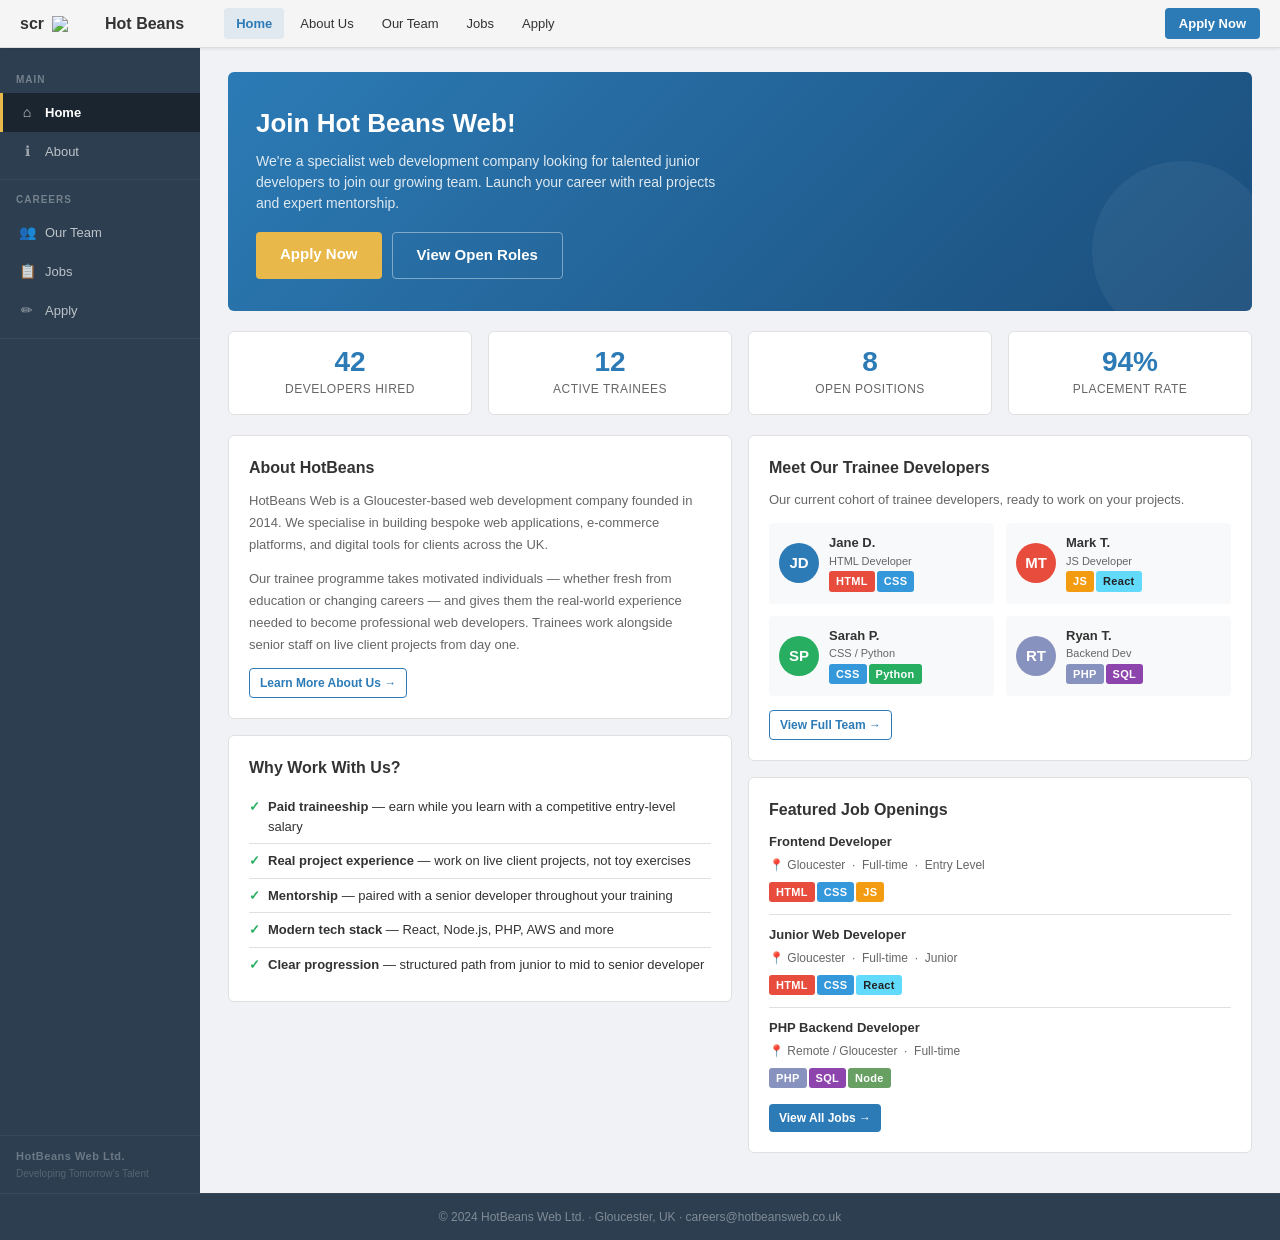
==== index.html @ 0897ee4d "everything" ====
<!DOCTYPE html>
<html lang="en">
<head>
  <meta charset="UTF-8">
  <meta name="viewport" content="width=device-width, initial-scale=1.0">
  <title>HotBeans Web – Home</title>
  <link rel="stylesheet" href="styles.css">
</head>
<body>

<!-- TOP NAV -->
<header class="topnav">
  <a href="index.html" class="logo">
   scr <img src="https://th.bing.com/th/id/OIP.YHjpVh_dgI79iVT2qA23bwHaHa?w=175&h=180&c=7&r=0&o=7&pid=1.7&rm=3" length="45px" width="45">
    Hot Beans
  </a>
  <nav>
    <a href="index.html" data-nav class="active">Home</a>
    <a href="about.html" data-nav>About Us</a>
    <a href="team.html" data-nav>Our Team</a>
    <a href="jobs.html" data-nav>Jobs</a>
    <a href="apply.html" data-nav>Apply</a>
  </nav>
  <a href="apply.html" class="topnav-cta">Apply Now</a>
</header>

<div class="layout">
  <!-- SIDEBAR -->
  <aside class="sidebar">
    <div class="sidebar-section">
      <div class="sidebar-label">Main</div>
      <a href="index.html" class="active" data-nav><i class="icon">⌂</i> Home</a>
      <a href="about.html" data-nav><i class="icon">ℹ</i> About</a>
    </div>
    <div class="sidebar-section">
      <div class="sidebar-label">Careers</div>
      <a href="team.html" data-nav><i class="icon">👥</i> Our Team</a>
      <a href="jobs.html" data-nav><i class="icon">📋</i> Jobs</a>
      <a href="apply.html" data-nav><i class="icon">✏</i> Apply</a>
    </div>
    <div class="sidebar-footer">
      <div class="company-name">HotBeans Web Ltd.</div>
      <div class="tagline">Developing Tomorrow's Talent</div>
    </div>
  </aside>

  <!-- MAIN -->
  <main class="main">

    <!-- HERO -->
    <section class="hero">
      <h1>Join Hot Beans Web!</h1>
      <p>We're a specialist web development company looking for talented junior developers to join our growing team. Launch your career with real projects and expert mentorship.</p>
      <div class="hero-actions">
        <a href="apply.html" class="btn btn-accent btn-lg">Apply Now</a>
        <a href="jobs.html" class="btn btn-outline btn-lg" style="border-color:rgba(255,255,255,0.4);color:#fff;">View Open Roles</a>
      </div>
    </section>

    <!-- STATS -->
    <div class="stats-row">
      <div class="stat-card">
        <div class="stat-value">42</div>
        <div class="stat-label">Developers Hired</div>
      </div>
      <div class="stat-card">
        <div class="stat-value">12</div>
        <div class="stat-label">Active Trainees</div>
      </div>
      <div class="stat-card">
        <div class="stat-value">8</div>
        <div class="stat-label">Open Positions</div>
      </div>
      <div class="stat-card">
        <div class="stat-value">94%</div>
        <div class="stat-label">Placement Rate</div>
      </div>
    </div>

    <div class="grid-2">

      <!-- ABOUT HOTBEANS -->
      <div>
        <div class="card">
          <h2>About HotBeans</h2>
          <p style="color:var(--text-muted);font-size:13px;line-height:1.7;margin-bottom:12px;">
            HotBeans Web is a Gloucester-based web development company founded in 2014. We specialise in building bespoke web applications, e-commerce platforms, and digital tools for clients across the UK.
          </p>
          <p style="color:var(--text-muted);font-size:13px;line-height:1.7;margin-bottom:12px;">
            Our trainee programme takes motivated individuals — whether fresh from education or changing careers — and gives them the real-world experience needed to become professional web developers. Trainees work alongside senior staff on live client projects from day one.
          </p>
          <a href="about.html" class="btn btn-outline btn-sm">Learn More About Us →</a>
        </div>

        <div class="card">
          <h2>Why Work With Us?</h2>
          <ul style="list-style:none;padding:0;">
            <li style="padding:7px 0;border-bottom:1px solid var(--border);font-size:13px;display:flex;gap:8px;align-items:flex-start;">
              <span style="color:var(--success);font-weight:700;flex-shrink:0;">✓</span>
              <span><strong>Paid traineeship</strong> — earn while you learn with a competitive entry-level salary</span>
            </li>
            <li style="padding:7px 0;border-bottom:1px solid var(--border);font-size:13px;display:flex;gap:8px;align-items:flex-start;">
              <span style="color:var(--success);font-weight:700;flex-shrink:0;">✓</span>
              <span><strong>Real project experience</strong> — work on live client projects, not toy exercises</span>
            </li>
            <li style="padding:7px 0;border-bottom:1px solid var(--border);font-size:13px;display:flex;gap:8px;align-items:flex-start;">
              <span style="color:var(--success);font-weight:700;flex-shrink:0;">✓</span>
              <span><strong>Mentorship</strong> — paired with a senior developer throughout your training</span>
            </li>
            <li style="padding:7px 0;border-bottom:1px solid var(--border);font-size:13px;display:flex;gap:8px;align-items:flex-start;">
              <span style="color:var(--success);font-weight:700;flex-shrink:0;">✓</span>
              <span><strong>Modern tech stack</strong> — React, Node.js, PHP, AWS and more</span>
            </li>
            <li style="padding:7px 0;font-size:13px;display:flex;gap:8px;align-items:flex-start;">
              <span style="color:var(--success);font-weight:700;flex-shrink:0;">✓</span>
              <span><strong>Clear progression</strong> — structured path from junior to mid to senior developer</span>
            </li>
          </ul>
        </div>
      </div>

      <!-- MEET TEAM / JOBS PREVIEW -->
      <div>
        <div class="card" style="margin-bottom:16px;">
          <h2>Meet Our Trainee Developers</h2>
          <p style="color:var(--text-muted);font-size:13px;margin-bottom:14px;">Our current cohort of trainee developers, ready to work on your projects.</p>
          <div style="display:grid;grid-template-columns:1fr 1fr;gap:12px;margin-bottom:14px;">

            <div style="display:flex;align-items:center;gap:10px;padding:10px;background:#f8f9fa;border-radius:4px;">
              <div style="width:40px;height:40px;border-radius:50%;background:#2c7bb6;display:flex;align-items:center;justify-content:center;color:#fff;font-weight:800;font-size:15px;flex-shrink:0;">JD</div>
              <div>
                <div style="font-weight:700;font-size:13px;">Jane D.</div>
                <div style="font-size:11px;color:var(--text-muted);">HTML Developer</div>
                <div><span class="tag tag-html">HTML</span><span class="tag tag-css">CSS</span></div>
              </div>
            </div>

            <div style="display:flex;align-items:center;gap:10px;padding:10px;background:#f8f9fa;border-radius:4px;">
              <div style="width:40px;height:40px;border-radius:50%;background:#e74c3c;display:flex;align-items:center;justify-content:center;color:#fff;font-weight:800;font-size:15px;flex-shrink:0;">MT</div>
              <div>
                <div style="font-weight:700;font-size:13px;">Mark T.</div>
                <div style="font-size:11px;color:var(--text-muted);">JS Developer</div>
                <div><span class="tag tag-js">JS</span><span class="tag tag-react">React</span></div>
              </div>
            </div>

            <div style="display:flex;align-items:center;gap:10px;padding:10px;background:#f8f9fa;border-radius:4px;">
              <div style="width:40px;height:40px;border-radius:50%;background:#27ae60;display:flex;align-items:center;justify-content:center;color:#fff;font-weight:800;font-size:15px;flex-shrink:0;">SP</div>
              <div>
                <div style="font-weight:700;font-size:13px;">Sarah P.</div>
                <div style="font-size:11px;color:var(--text-muted);">CSS / Python</div>
                <div><span class="tag tag-css">CSS</span><span class="tag tag-python">Python</span></div>
              </div>
            </div>

            <div style="display:flex;align-items:center;gap:10px;padding:10px;background:#f8f9fa;border-radius:4px;">
              <div style="width:40px;height:40px;border-radius:50%;background:#8892BF;display:flex;align-items:center;justify-content:center;color:#fff;font-weight:800;font-size:15px;flex-shrink:0;">RT</div>
              <div>
                <div style="font-weight:700;font-size:13px;">Ryan T.</div>
                <div style="font-size:11px;color:var(--text-muted);">Backend Dev</div>
                <div><span class="tag tag-php">PHP</span><span class="tag tag-sql">SQL</span></div>
              </div>
            </div>

          </div>
          <a href="team.html" class="btn btn-outline btn-sm">View Full Team →</a>
        </div>

        <div class="card">
          <h2>Featured Job Openings</h2>
          <div style="margin-bottom:10px;padding-bottom:10px;border-bottom:1px solid var(--border);">
            <div style="font-weight:700;font-size:13px;margin-bottom:4px;">Frontend Developer</div>
            <div style="font-size:12px;color:var(--text-muted);margin-bottom:6px;">📍 Gloucester &nbsp;·&nbsp; Full-time &nbsp;·&nbsp; Entry Level</div>
            <div><span class="tag tag-html">HTML</span><span class="tag tag-css">CSS</span><span class="tag tag-js">JS</span></div>
          </div>
          <div style="margin-bottom:10px;padding-bottom:10px;border-bottom:1px solid var(--border);">
            <div style="font-weight:700;font-size:13px;margin-bottom:4px;">Junior Web Developer</div>
            <div style="font-size:12px;color:var(--text-muted);margin-bottom:6px;">📍 Gloucester &nbsp;·&nbsp; Full-time &nbsp;·&nbsp; Junior</div>
            <div><span class="tag tag-html">HTML</span><span class="tag tag-css">CSS</span><span class="tag tag-react">React</span></div>
          </div>
          <div>
            <div style="font-weight:700;font-size:13px;margin-bottom:4px;">PHP Backend Developer</div>
            <div style="font-size:12px;color:var(--text-muted);margin-bottom:6px;">📍 Remote / Gloucester &nbsp;·&nbsp; Full-time</div>
            <div><span class="tag tag-php">PHP</span><span class="tag tag-sql">SQL</span><span class="tag tag-node">Node</span></div>
          </div>
          <div style="margin-top:14px;">
            <a href="jobs.html" class="btn btn-primary btn-sm">View All Jobs →</a>
          </div>
        </div>
      </div>

    </div><!-- /grid -->

  </main>
</div>

<footer class="site-footer">
  © 2024 HotBeans Web Ltd. · Gloucester, UK · <a href="mailto:careers@hotbeansweb.co.uk" style="color:rgba(255,255,255,0.4);">careers@hotbeansweb.co.uk</a>
</footer>

<script src="main.js"></script>
</body>
</html>
---- styles.css ----
/* ===== RESET & BASE ===== */
*, *::before, *::after { box-sizing: border-box; margin: 0; padding: 0; }

:root {
  --sidebar-bg: #2c3e50;
  --sidebar-active: #1a252f;
  --sidebar-hover: #34495e;
  --sidebar-text: #bdc3c7;
  --sidebar-active-text: #ffffff;
  --sidebar-width: 200px;
  --topnav-bg: #f5f5f5;
  --topnav-border: #ddd;
  --accent: #e8b84b;
  --accent-hover: #d4a43a;
  --primary: #2c7bb6;
  --primary-hover: #1e5f8e;
  --body-bg: #f0f2f5;
  --card-bg: #ffffff;
  --text-main: #333333;
  --text-muted: #666666;
  --text-light: #999999;
  --border: #e0e0e0;
  --success: #27ae60;
  --tag-html: #e74c3c;
  --tag-css: #3498db;
  --tag-js: #f39c12;
  --tag-react: #61dafb;
  --tag-php: #8892BF;
  --tag-node: #68a063;
  --font: 'Segoe UI', Tahoma, Geneva, Verdana, sans-serif;
}

body {
  font-family: var(--font);
  background: var(--body-bg);
  color: var(--text-main);
  font-size: 14px;
  line-height: 1.5;
  display: flex;
  flex-direction: column;
  min-height: 100vh;
}

a { color: var(--primary); text-decoration: none; }
a:hover { text-decoration: underline; }

/* ===== LAYOUT ===== */
.layout {
  display: flex;
  flex: 1;
  min-height: calc(100vh - 48px);
}

/* ===== TOP NAV ===== */
.topnav {
  background: var(--topnav-bg);
  border-bottom: 1px solid var(--topnav-border);
  height: 48px;
  display: flex;
  align-items: center;
  padding: 0 20px;
  gap: 24px;
  position: sticky;
  top: 0;
  z-index: 100;
  box-shadow: 0 1px 3px rgba(0,0,0,0.08);
}

.topnav .logo {
  display: flex;
  align-items: center;
  gap: 8px;
  font-weight: 700;
  font-size: 16px;
  color: var(--text-main);
  text-decoration: none;
  margin-right: 16px;
}

.topnav .logo .logo-icon {
  background: var(--accent);
  color: #fff;
  width: 28px;
  height: 28px;
  border-radius: 4px;
  display: flex;
  align-items: center;
  justify-content: center;
  font-size: 13px;
  font-weight: 900;
}

.topnav nav {
  display: flex;
  gap: 4px;
  flex: 1;
}

.topnav nav a {
  padding: 6px 12px;
  border-radius: 4px;
  color: var(--text-main);
  font-size: 13px;
  text-decoration: none;
  transition: background 0.15s;
}

.topnav nav a:hover { background: #e8e8e8; }
.topnav nav a.active { background: #e0e8f0; color: var(--primary); font-weight: 600; }

.topnav .topnav-cta {
  margin-left: auto;
  background: var(--primary);
  color: #fff;
  padding: 6px 14px;
  border-radius: 4px;
  font-size: 13px;
  font-weight: 600;
  text-decoration: none;
  transition: background 0.15s;
}

.topnav .topnav-cta:hover { background: var(--primary-hover); text-decoration: none; }

/* ===== SIDEBAR ===== */
.sidebar {
  width: var(--sidebar-width);
  background: var(--sidebar-bg);
  display: flex;
  flex-direction: column;
  flex-shrink: 0;
  padding-top: 12px;
}

.sidebar-section {
  padding: 8px 0;
  border-bottom: 1px solid rgba(255,255,255,0.06);
}

.sidebar-label {
  font-size: 10px;
  font-weight: 700;
  letter-spacing: 1px;
  text-transform: uppercase;
  color: rgba(255,255,255,0.35);
  padding: 4px 16px 6px;
}

.sidebar a {
  display: flex;
  align-items: center;
  gap: 10px;
  padding: 9px 16px;
  color: var(--sidebar-text);
  text-decoration: none;
  font-size: 13px;
  transition: background 0.15s, color 0.15s;
  border-left: 3px solid transparent;
}

.sidebar a:hover {
  background: var(--sidebar-hover);
  color: #fff;
  text-decoration: none;
}

.sidebar a.active {
  background: var(--sidebar-active);
  color: var(--sidebar-active-text);
  border-left-color: var(--accent);
  font-weight: 600;
}

.sidebar a .icon {
  width: 16px;
  text-align: center;
  font-style: normal;
  font-size: 14px;
  opacity: 0.8;
}

.sidebar-footer {
  margin-top: auto;
  padding: 12px 16px;
  border-top: 1px solid rgba(255,255,255,0.06);
}

.sidebar-footer .company-name {
  font-size: 11px;
  color: rgba(255,255,255,0.3);
  font-weight: 600;
  letter-spacing: 0.5px;
}

.sidebar-footer .tagline {
  font-size: 10px;
  color: rgba(255,255,255,0.2);
  margin-top: 2px;
}

/* ===== MAIN CONTENT ===== */
.main {
  flex: 1;
  padding: 24px 28px;
  overflow-y: auto;
}

.page-header {
  margin-bottom: 20px;
  padding-bottom: 16px;
  border-bottom: 1px solid var(--border);
}

.page-header h1 {
  font-size: 22px;
  font-weight: 700;
  color: var(--text-main);
  margin-bottom: 4px;
}

.page-header p {
  color: var(--text-muted);
  font-size: 13px;
}

/* ===== CARDS ===== */
.card {
  background: var(--card-bg);
  border: 1px solid var(--border);
  border-radius: 6px;
  padding: 20px;
  margin-bottom: 16px;
}

.card h2 {
  font-size: 16px;
  font-weight: 700;
  margin-bottom: 10px;
  color: var(--text-main);
}

.card h3 {
  font-size: 14px;
  font-weight: 700;
  margin-bottom: 8px;
}

/* ===== BUTTONS ===== */
.btn {
  display: inline-block;
  padding: 8px 16px;
  border-radius: 4px;
  font-size: 13px;
  font-weight: 600;
  cursor: pointer;
  border: none;
  transition: background 0.15s, transform 0.1s;
  text-decoration: none;
  text-align: center;
}

.btn:active { transform: scale(0.98); }
.btn:hover { text-decoration: none; }

.btn-primary { background: var(--primary); color: #fff; }
.btn-primary:hover { background: var(--primary-hover); color: #fff; }

.btn-accent { background: var(--accent); color: #fff; }
.btn-accent:hover { background: var(--accent-hover); color: #fff; }

.btn-outline {
  background: transparent;
  color: var(--primary);
  border: 1px solid var(--primary);
}
.btn-outline:hover { background: #e8f0f8; color: var(--primary); }

.btn-sm { padding: 5px 10px; font-size: 12px; }
.btn-lg { padding: 11px 24px; font-size: 15px; }

/* ===== TAGS ===== */
.tag {
  display: inline-block;
  padding: 2px 7px;
  border-radius: 3px;
  font-size: 11px;
  font-weight: 700;
  letter-spacing: 0.3px;
  color: #fff;
  margin: 2px 2px 2px 0;
}

.tag-html { background: var(--tag-html); }
.tag-css { background: var(--tag-css); }
.tag-js { background: var(--tag-js); }
.tag-react { background: var(--tag-react); color: #222; }
.tag-php { background: var(--tag-php); }
.tag-node { background: var(--tag-node); }
.tag-sql { background: #8e44ad; }
.tag-python { background: #27ae60; }

/* ===== GRID ===== */
.grid-2 { display: grid; grid-template-columns: 1fr 1fr; gap: 16px; }
.grid-3 { display: grid; grid-template-columns: 1fr 1fr 1fr; gap: 16px; }

/* ===== FORM ELEMENTS ===== */
.form-group { margin-bottom: 16px; }
.form-group label {
  display: block;
  font-size: 13px;
  font-weight: 600;
  margin-bottom: 5px;
  color: var(--text-main);
}

.form-group input,
.form-group textarea,
.form-group select {
  width: 100%;
  padding: 8px 10px;
  border: 1px solid #ccc;
  border-radius: 4px;
  font-size: 13px;
  font-family: var(--font);
  background: #fff;
  color: var(--text-main);
  transition: border-color 0.15s, box-shadow 0.15s;
}

.form-group input:focus,
.form-group textarea:focus,
.form-group select:focus {
  outline: none;
  border-color: var(--primary);
  box-shadow: 0 0 0 3px rgba(44, 123, 182, 0.12);
}

.form-group textarea { resize: vertical; min-height: 90px; }

.form-row { display: grid; grid-template-columns: 1fr 1fr; gap: 16px; }

.form-hint { font-size: 11px; color: var(--text-muted); margin-top: 3px; }

.required::after { content: ' *'; color: #e74c3c; }

/* ===== CHECKBOX ===== */
.checkbox-group { display: flex; flex-wrap: wrap; gap: 8px; margin-top: 6px; }
.checkbox-item { display: flex; align-items: center; gap: 6px; }
.checkbox-item input[type="checkbox"] { width: 14px; height: 14px; accent-color: var(--primary); }
.checkbox-item label { font-size: 13px; font-weight: 400; margin: 0; cursor: pointer; }

/* ===== STATS ===== */
.stats-row {
  display: flex;
  gap: 16px;
  margin-bottom: 20px;
}

.stat-card {
  flex: 1;
  background: var(--card-bg);
  border: 1px solid var(--border);
  border-radius: 6px;
  padding: 16px 20px;
  text-align: center;
}

.stat-card .stat-value {
  font-size: 28px;
  font-weight: 800;
  color: var(--primary);
  line-height: 1;
  margin-bottom: 4px;
}

.stat-card .stat-label {
  font-size: 12px;
  color: var(--text-muted);
  text-transform: uppercase;
  letter-spacing: 0.5px;
}

/* ===== NOTICE / ALERT ===== */
.notice {
  padding: 10px 14px;
  border-radius: 4px;
  font-size: 13px;
  margin-bottom: 16px;
  border-left: 4px solid;
}

.notice-info { background: #e8f0f8; border-color: var(--primary); color: #1a4d7a; }
.notice-success { background: #e8f5ee; border-color: var(--success); color: #1a5c34; }
.notice-warn { background: #fef9e7; border-color: var(--accent); color: #7d6008; }

/* ===== TEAM CARD ===== */
.team-card {
  background: var(--card-bg);
  border: 1px solid var(--border);
  border-radius: 6px;
  padding: 16px;
  text-align: center;
}

.team-card .avatar {
  width: 64px;
  height: 64px;
  border-radius: 50%;
  margin: 0 auto 10px;
  background: #ddd;
  display: flex;
  align-items: center;
  justify-content: center;
  font-size: 24px;
  font-weight: 800;
  color: #fff;
}

.team-card .name { font-weight: 700; font-size: 14px; margin-bottom: 2px; }
.team-card .role { font-size: 12px; color: var(--text-muted); margin-bottom: 6px; }
.team-card .status {
  display: inline-flex;
  align-items: center;
  gap: 4px;
  font-size: 11px;
  font-weight: 600;
  padding: 3px 8px;
  border-radius: 3px;
  margin-bottom: 8px;
}
.status-available { background: #e8f5ee; color: var(--success); }
.status-placed { background: #fdecea; color: #c0392b; }
.status-training { background: #fef9e7; color: #e67e22; }

/* ===== JOB CARD ===== */
.job-card {
  background: var(--card-bg);
  border: 1px solid var(--border);
  border-radius: 6px;
  padding: 16px 20px;
  margin-bottom: 12px;
  transition: box-shadow 0.15s;
}

.job-card:hover { box-shadow: 0 2px 8px rgba(0,0,0,0.08); }

.job-card .job-title { font-size: 15px; font-weight: 700; margin-bottom: 6px; }
.job-card .job-meta {
  display: flex;
  gap: 16px;
  font-size: 12px;
  color: var(--text-muted);
  margin-bottom: 8px;
  flex-wrap: wrap;
}
.job-card .job-meta span { display: flex; align-items: center; gap: 4px; }
.job-card .job-desc { font-size: 13px; color: var(--text-muted); margin-bottom: 10px; line-height: 1.5; }
.job-card .job-footer { display: flex; align-items: center; justify-content: space-between; flex-wrap: wrap; gap: 8px; }
.job-card .job-skills { display: flex; flex-wrap: wrap; gap: 4px; }

/* ===== BREADCRUMB ===== */
.breadcrumb {
  font-size: 12px;
  color: var(--text-muted);
  margin-bottom: 16px;
  display: flex;
  gap: 6px;
  align-items: center;
}
.breadcrumb a { color: var(--text-muted); }
.breadcrumb a:hover { color: var(--primary); }
.breadcrumb .sep { color: #ccc; }

/* ===== FOOTER ===== */
.site-footer {
  background: var(--sidebar-bg);
  color: rgba(255,255,255,0.4);
  text-align: center;
  padding: 14px 20px;
  font-size: 12px;
  border-top: 1px solid rgba(255,255,255,0.06);
}

/* ===== HERO SECTION (Home) ===== */
.hero {
  background: linear-gradient(135deg, #2c7bb6 0%, #1a4d7a 100%);
  border-radius: 6px;
  padding: 32px 28px;
  color: #fff;
  margin-bottom: 20px;
  position: relative;
  overflow: hidden;
}

.hero::after {
  content: '';
  position: absolute;
  right: -20px;
  bottom: -30px;
  width: 180px;
  height: 180px;
  background: rgba(255,255,255,0.05);
  border-radius: 50%;
}

.hero h1 { font-size: 26px; font-weight: 800; margin-bottom: 8px; }
.hero p { font-size: 14px; opacity: 0.85; margin-bottom: 18px; max-width: 480px; }
.hero .hero-actions { display: flex; gap: 10px; flex-wrap: wrap; }

/* ===== RESPONSIVE ===== */
@media (max-width: 768px) {
  .sidebar { display: none; }
  .grid-2, .grid-3 { grid-template-columns: 1fr; }
  .form-row { grid-template-columns: 1fr; }
  .stats-row { flex-wrap: wrap; }
  .main { padding: 16px; }
}
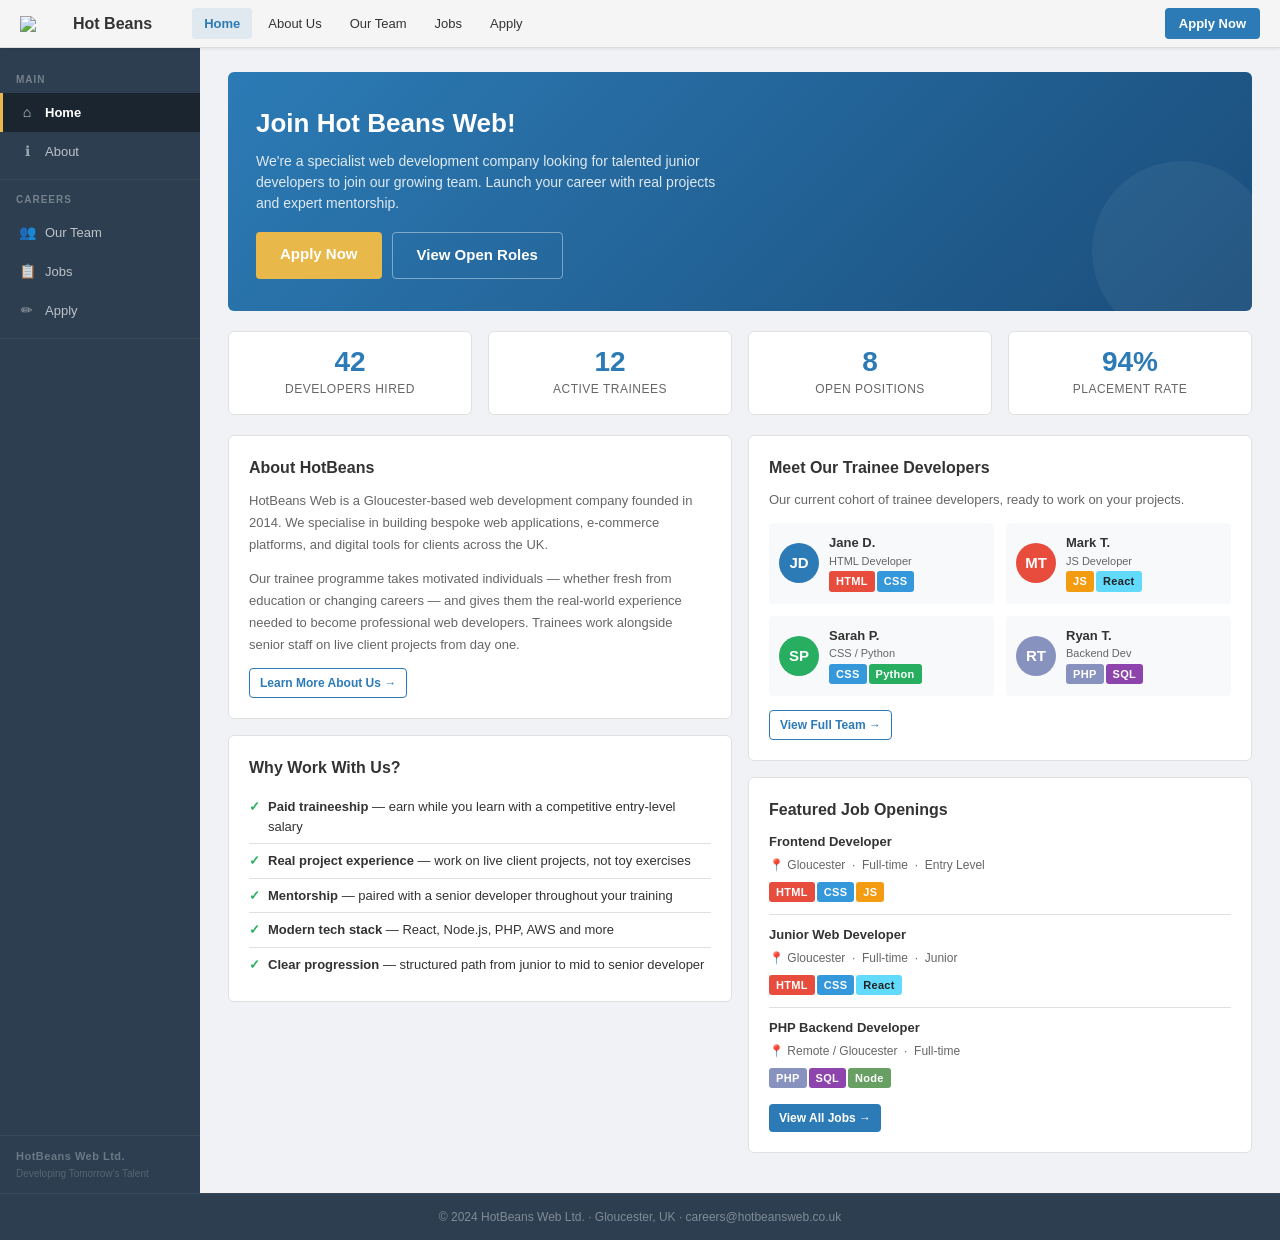
==== commit ab03a73a: "formatting and logo fix" ====
--- a/index.html
+++ b/index.html
@@ -1,203 +1,233 @@
 <!DOCTYPE html>
 <html lang="en">
+
 <head>
   <meta charset="UTF-8">
   <meta name="viewport" content="width=device-width, initial-scale=1.0">
   <title>HotBeans Web – Home</title>
   <link rel="stylesheet" href="styles.css">
 </head>
+
 <body>
 
-<!-- TOP NAV -->
-<header class="topnav">
-  <a href="index.html" class="logo">
-   scr <img src="https://th.bing.com/th/id/OIP.YHjpVh_dgI79iVT2qA23bwHaHa?w=175&h=180&c=7&r=0&o=7&pid=1.7&rm=3" length="45px" width="45">
-    Hot Beans
-  </a>
-  <nav>
-    <a href="index.html" data-nav class="active">Home</a>
-    <a href="about.html" data-nav>About Us</a>
-    <a href="team.html" data-nav>Our Team</a>
-    <a href="jobs.html" data-nav>Jobs</a>
-    <a href="apply.html" data-nav>Apply</a>
-  </nav>
-  <a href="apply.html" class="topnav-cta">Apply Now</a>
-</header>
-
-<div class="layout">
-  <!-- SIDEBAR -->
-  <aside class="sidebar">
-    <div class="sidebar-section">
-      <div class="sidebar-label">Main</div>
-      <a href="index.html" class="active" data-nav><i class="icon">⌂</i> Home</a>
-      <a href="about.html" data-nav><i class="icon">ℹ</i> About</a>
-    </div>
-    <div class="sidebar-section">
-      <div class="sidebar-label">Careers</div>
-      <a href="team.html" data-nav><i class="icon">👥</i> Our Team</a>
-      <a href="jobs.html" data-nav><i class="icon">📋</i> Jobs</a>
-      <a href="apply.html" data-nav><i class="icon">✏</i> Apply</a>
-    </div>
-    <div class="sidebar-footer">
-      <div class="company-name">HotBeans Web Ltd.</div>
-      <div class="tagline">Developing Tomorrow's Talent</div>
-    </div>
-  </aside>
-
-  <!-- MAIN -->
-  <main class="main">
-
-    <!-- HERO -->
-    <section class="hero">
-      <h1>Join Hot Beans Web!</h1>
-      <p>We're a specialist web development company looking for talented junior developers to join our growing team. Launch your career with real projects and expert mentorship.</p>
-      <div class="hero-actions">
-        <a href="apply.html" class="btn btn-accent btn-lg">Apply Now</a>
-        <a href="jobs.html" class="btn btn-outline btn-lg" style="border-color:rgba(255,255,255,0.4);color:#fff;">View Open Roles</a>
-      </div>
-    </section>
-
-    <!-- STATS -->
-    <div class="stats-row">
-      <div class="stat-card">
-        <div class="stat-value">42</div>
-        <div class="stat-label">Developers Hired</div>
-      </div>
-      <div class="stat-card">
-        <div class="stat-value">12</div>
-        <div class="stat-label">Active Trainees</div>
-      </div>
-      <div class="stat-card">
-        <div class="stat-value">8</div>
-        <div class="stat-label">Open Positions</div>
-      </div>
-      <div class="stat-card">
-        <div class="stat-value">94%</div>
-        <div class="stat-label">Placement Rate</div>
-      </div>
-    </div>
-
-    <div class="grid-2">
-
-      <!-- ABOUT HOTBEANS -->
-      <div>
-        <div class="card">
-          <h2>About HotBeans</h2>
-          <p style="color:var(--text-muted);font-size:13px;line-height:1.7;margin-bottom:12px;">
-            HotBeans Web is a Gloucester-based web development company founded in 2014. We specialise in building bespoke web applications, e-commerce platforms, and digital tools for clients across the UK.
-          </p>
-          <p style="color:var(--text-muted);font-size:13px;line-height:1.7;margin-bottom:12px;">
-            Our trainee programme takes motivated individuals — whether fresh from education or changing careers — and gives them the real-world experience needed to become professional web developers. Trainees work alongside senior staff on live client projects from day one.
-          </p>
-          <a href="about.html" class="btn btn-outline btn-sm">Learn More About Us →</a>
-        </div>
-
-        <div class="card">
-          <h2>Why Work With Us?</h2>
-          <ul style="list-style:none;padding:0;">
-            <li style="padding:7px 0;border-bottom:1px solid var(--border);font-size:13px;display:flex;gap:8px;align-items:flex-start;">
-              <span style="color:var(--success);font-weight:700;flex-shrink:0;">✓</span>
-              <span><strong>Paid traineeship</strong> — earn while you learn with a competitive entry-level salary</span>
-            </li>
-            <li style="padding:7px 0;border-bottom:1px solid var(--border);font-size:13px;display:flex;gap:8px;align-items:flex-start;">
-              <span style="color:var(--success);font-weight:700;flex-shrink:0;">✓</span>
-              <span><strong>Real project experience</strong> — work on live client projects, not toy exercises</span>
-            </li>
-            <li style="padding:7px 0;border-bottom:1px solid var(--border);font-size:13px;display:flex;gap:8px;align-items:flex-start;">
-              <span style="color:var(--success);font-weight:700;flex-shrink:0;">✓</span>
-              <span><strong>Mentorship</strong> — paired with a senior developer throughout your training</span>
-            </li>
-            <li style="padding:7px 0;border-bottom:1px solid var(--border);font-size:13px;display:flex;gap:8px;align-items:flex-start;">
-              <span style="color:var(--success);font-weight:700;flex-shrink:0;">✓</span>
-              <span><strong>Modern tech stack</strong> — React, Node.js, PHP, AWS and more</span>
-            </li>
-            <li style="padding:7px 0;font-size:13px;display:flex;gap:8px;align-items:flex-start;">
-              <span style="color:var(--success);font-weight:700;flex-shrink:0;">✓</span>
-              <span><strong>Clear progression</strong> — structured path from junior to mid to senior developer</span>
-            </li>
-          </ul>
-        </div>
-      </div>
-
-      <!-- MEET TEAM / JOBS PREVIEW -->
-      <div>
-        <div class="card" style="margin-bottom:16px;">
-          <h2>Meet Our Trainee Developers</h2>
-          <p style="color:var(--text-muted);font-size:13px;margin-bottom:14px;">Our current cohort of trainee developers, ready to work on your projects.</p>
-          <div style="display:grid;grid-template-columns:1fr 1fr;gap:12px;margin-bottom:14px;">
-
-            <div style="display:flex;align-items:center;gap:10px;padding:10px;background:#f8f9fa;border-radius:4px;">
-              <div style="width:40px;height:40px;border-radius:50%;background:#2c7bb6;display:flex;align-items:center;justify-content:center;color:#fff;font-weight:800;font-size:15px;flex-shrink:0;">JD</div>
-              <div>
-                <div style="font-weight:700;font-size:13px;">Jane D.</div>
-                <div style="font-size:11px;color:var(--text-muted);">HTML Developer</div>
-                <div><span class="tag tag-html">HTML</span><span class="tag tag-css">CSS</span></div>
-              </div>
-            </div>
-
-            <div style="display:flex;align-items:center;gap:10px;padding:10px;background:#f8f9fa;border-radius:4px;">
-              <div style="width:40px;height:40px;border-radius:50%;background:#e74c3c;display:flex;align-items:center;justify-content:center;color:#fff;font-weight:800;font-size:15px;flex-shrink:0;">MT</div>
-              <div>
-                <div style="font-weight:700;font-size:13px;">Mark T.</div>
-                <div style="font-size:11px;color:var(--text-muted);">JS Developer</div>
-                <div><span class="tag tag-js">JS</span><span class="tag tag-react">React</span></div>
-              </div>
-            </div>
-
-            <div style="display:flex;align-items:center;gap:10px;padding:10px;background:#f8f9fa;border-radius:4px;">
-              <div style="width:40px;height:40px;border-radius:50%;background:#27ae60;display:flex;align-items:center;justify-content:center;color:#fff;font-weight:800;font-size:15px;flex-shrink:0;">SP</div>
-              <div>
-                <div style="font-weight:700;font-size:13px;">Sarah P.</div>
-                <div style="font-size:11px;color:var(--text-muted);">CSS / Python</div>
-                <div><span class="tag tag-css">CSS</span><span class="tag tag-python">Python</span></div>
-              </div>
-            </div>
-
-            <div style="display:flex;align-items:center;gap:10px;padding:10px;background:#f8f9fa;border-radius:4px;">
-              <div style="width:40px;height:40px;border-radius:50%;background:#8892BF;display:flex;align-items:center;justify-content:center;color:#fff;font-weight:800;font-size:15px;flex-shrink:0;">RT</div>
-              <div>
-                <div style="font-weight:700;font-size:13px;">Ryan T.</div>
-                <div style="font-size:11px;color:var(--text-muted);">Backend Dev</div>
-                <div><span class="tag tag-php">PHP</span><span class="tag tag-sql">SQL</span></div>
-              </div>
-            </div>
-
-          </div>
-          <a href="team.html" class="btn btn-outline btn-sm">View Full Team →</a>
-        </div>
-
-        <div class="card">
-          <h2>Featured Job Openings</h2>
-          <div style="margin-bottom:10px;padding-bottom:10px;border-bottom:1px solid var(--border);">
-            <div style="font-weight:700;font-size:13px;margin-bottom:4px;">Frontend Developer</div>
-            <div style="font-size:12px;color:var(--text-muted);margin-bottom:6px;">📍 Gloucester &nbsp;·&nbsp; Full-time &nbsp;·&nbsp; Entry Level</div>
-            <div><span class="tag tag-html">HTML</span><span class="tag tag-css">CSS</span><span class="tag tag-js">JS</span></div>
-          </div>
-          <div style="margin-bottom:10px;padding-bottom:10px;border-bottom:1px solid var(--border);">
-            <div style="font-weight:700;font-size:13px;margin-bottom:4px;">Junior Web Developer</div>
-            <div style="font-size:12px;color:var(--text-muted);margin-bottom:6px;">📍 Gloucester &nbsp;·&nbsp; Full-time &nbsp;·&nbsp; Junior</div>
-            <div><span class="tag tag-html">HTML</span><span class="tag tag-css">CSS</span><span class="tag tag-react">React</span></div>
-          </div>
-          <div>
-            <div style="font-weight:700;font-size:13px;margin-bottom:4px;">PHP Backend Developer</div>
-            <div style="font-size:12px;color:var(--text-muted);margin-bottom:6px;">📍 Remote / Gloucester &nbsp;·&nbsp; Full-time</div>
-            <div><span class="tag tag-php">PHP</span><span class="tag tag-sql">SQL</span><span class="tag tag-node">Node</span></div>
-          </div>
-          <div style="margin-top:14px;">
-            <a href="jobs.html" class="btn btn-primary btn-sm">View All Jobs →</a>
-          </div>
-        </div>
-      </div>
-
-    </div><!-- /grid -->
-
-  </main>
-</div>
-
-<footer class="site-footer">
-  © 2024 HotBeans Web Ltd. · Gloucester, UK · <a href="mailto:careers@hotbeansweb.co.uk" style="color:rgba(255,255,255,0.4);">careers@hotbeansweb.co.uk</a>
-</footer>
-
-<script src="main.js"></script>
+  <!-- TOP NAV -->
+  <header class="topnav">
+    <a href="index.html" class="logo">
+      <img src="https://th.bing.com/th/id/OIP.YHjpVh_dgI79iVT2qA23bwHaHa?w=175&h=180&c=7&r=0&o=7&pid=1.7&rm=3"
+        length="45px" width="45">
+      Hot Beans
+    </a>
+    <nav>
+      <a href="index.html" data-nav class="active">Home</a>
+      <a href="about.html" data-nav>About Us</a>
+      <a href="team.html" data-nav>Our Team</a>
+      <a href="jobs.html" data-nav>Jobs</a>
+      <a href="apply.html" data-nav>Apply</a>
+    </nav>
+    <a href="apply.html" class="topnav-cta">Apply Now</a>
+  </header>
+
+  <div class="layout">
+    <!-- SIDEBAR -->
+    <aside class="sidebar">
+      <div class="sidebar-section">
+        <div class="sidebar-label">Main</div>
+        <a href="index.html" class="active" data-nav><i class="icon">⌂</i> Home</a>
+        <a href="about.html" data-nav><i class="icon">ℹ</i> About</a>
+      </div>
+      <div class="sidebar-section">
+        <div class="sidebar-label">Careers</div>
+        <a href="team.html" data-nav><i class="icon">👥</i> Our Team</a>
+        <a href="jobs.html" data-nav><i class="icon">📋</i> Jobs</a>
+        <a href="apply.html" data-nav><i class="icon">✏</i> Apply</a>
+      </div>
+      <div class="sidebar-footer">
+        <div class="company-name">HotBeans Web Ltd.</div>
+        <div class="tagline">Developing Tomorrow's Talent</div>
+      </div>
+    </aside>
+
+    <!-- MAIN -->
+    <main class="main">
+
+      <!-- HERO -->
+      <section class="hero">
+        <h1>Join Hot Beans Web!</h1>
+        <p>We're a specialist web development company looking for talented junior developers to join our growing team.
+          Launch your career with real projects and expert mentorship.</p>
+        <div class="hero-actions">
+          <a href="apply.html" class="btn btn-accent btn-lg">Apply Now</a>
+          <a href="jobs.html" class="btn btn-outline btn-lg" style="border-color:rgba(255,255,255,0.4);color:#fff;">View
+            Open Roles</a>
+        </div>
+      </section>
+
+      <!-- STATS -->
+      <div class="stats-row">
+        <div class="stat-card">
+          <div class="stat-value">42</div>
+          <div class="stat-label">Developers Hired</div>
+        </div>
+        <div class="stat-card">
+          <div class="stat-value">12</div>
+          <div class="stat-label">Active Trainees</div>
+        </div>
+        <div class="stat-card">
+          <div class="stat-value">8</div>
+          <div class="stat-label">Open Positions</div>
+        </div>
+        <div class="stat-card">
+          <div class="stat-value">94%</div>
+          <div class="stat-label">Placement Rate</div>
+        </div>
+      </div>
+
+      <div class="grid-2">
+
+        <!-- ABOUT HOTBEANS -->
+        <div>
+          <div class="card">
+            <h2>About HotBeans</h2>
+            <p style="color:var(--text-muted);font-size:13px;line-height:1.7;margin-bottom:12px;">
+              HotBeans Web is a Gloucester-based web development company founded in 2014. We specialise in building
+              bespoke web applications, e-commerce platforms, and digital tools for clients across the UK.
+            </p>
+            <p style="color:var(--text-muted);font-size:13px;line-height:1.7;margin-bottom:12px;">
+              Our trainee programme takes motivated individuals — whether fresh from education or changing careers — and
+              gives them the real-world experience needed to become professional web developers. Trainees work alongside
+              senior staff on live client projects from day one.
+            </p>
+            <a href="about.html" class="btn btn-outline btn-sm">Learn More About Us →</a>
+          </div>
+
+          <div class="card">
+            <h2>Why Work With Us?</h2>
+            <ul style="list-style:none;padding:0;">
+              <li
+                style="padding:7px 0;border-bottom:1px solid var(--border);font-size:13px;display:flex;gap:8px;align-items:flex-start;">
+                <span style="color:var(--success);font-weight:700;flex-shrink:0;">✓</span>
+                <span><strong>Paid traineeship</strong> — earn while you learn with a competitive entry-level
+                  salary</span>
+              </li>
+              <li
+                style="padding:7px 0;border-bottom:1px solid var(--border);font-size:13px;display:flex;gap:8px;align-items:flex-start;">
+                <span style="color:var(--success);font-weight:700;flex-shrink:0;">✓</span>
+                <span><strong>Real project experience</strong> — work on live client projects, not toy exercises</span>
+              </li>
+              <li
+                style="padding:7px 0;border-bottom:1px solid var(--border);font-size:13px;display:flex;gap:8px;align-items:flex-start;">
+                <span style="color:var(--success);font-weight:700;flex-shrink:0;">✓</span>
+                <span><strong>Mentorship</strong> — paired with a senior developer throughout your training</span>
+              </li>
+              <li
+                style="padding:7px 0;border-bottom:1px solid var(--border);font-size:13px;display:flex;gap:8px;align-items:flex-start;">
+                <span style="color:var(--success);font-weight:700;flex-shrink:0;">✓</span>
+                <span><strong>Modern tech stack</strong> — React, Node.js, PHP, AWS and more</span>
+              </li>
+              <li style="padding:7px 0;font-size:13px;display:flex;gap:8px;align-items:flex-start;">
+                <span style="color:var(--success);font-weight:700;flex-shrink:0;">✓</span>
+                <span><strong>Clear progression</strong> — structured path from junior to mid to senior developer</span>
+              </li>
+            </ul>
+          </div>
+        </div>
+
+        <!-- MEET TEAM / JOBS PREVIEW -->
+        <div>
+          <div class="card" style="margin-bottom:16px;">
+            <h2>Meet Our Trainee Developers</h2>
+            <p style="color:var(--text-muted);font-size:13px;margin-bottom:14px;">Our current cohort of trainee
+              developers, ready to work on your projects.</p>
+            <div style="display:grid;grid-template-columns:1fr 1fr;gap:12px;margin-bottom:14px;">
+
+              <div style="display:flex;align-items:center;gap:10px;padding:10px;background:#f8f9fa;border-radius:4px;">
+                <div
+                  style="width:40px;height:40px;border-radius:50%;background:#2c7bb6;display:flex;align-items:center;justify-content:center;color:#fff;font-weight:800;font-size:15px;flex-shrink:0;">
+                  JD</div>
+                <div>
+                  <div style="font-weight:700;font-size:13px;">Jane D.</div>
+                  <div style="font-size:11px;color:var(--text-muted);">HTML Developer</div>
+                  <div><span class="tag tag-html">HTML</span><span class="tag tag-css">CSS</span></div>
+                </div>
+              </div>
+
+              <div style="display:flex;align-items:center;gap:10px;padding:10px;background:#f8f9fa;border-radius:4px;">
+                <div
+                  style="width:40px;height:40px;border-radius:50%;background:#e74c3c;display:flex;align-items:center;justify-content:center;color:#fff;font-weight:800;font-size:15px;flex-shrink:0;">
+                  MT</div>
+                <div>
+                  <div style="font-weight:700;font-size:13px;">Mark T.</div>
+                  <div style="font-size:11px;color:var(--text-muted);">JS Developer</div>
+                  <div><span class="tag tag-js">JS</span><span class="tag tag-react">React</span></div>
+                </div>
+              </div>
+
+              <div style="display:flex;align-items:center;gap:10px;padding:10px;background:#f8f9fa;border-radius:4px;">
+                <div
+                  style="width:40px;height:40px;border-radius:50%;background:#27ae60;display:flex;align-items:center;justify-content:center;color:#fff;font-weight:800;font-size:15px;flex-shrink:0;">
+                  SP</div>
+                <div>
+                  <div style="font-weight:700;font-size:13px;">Sarah P.</div>
+                  <div style="font-size:11px;color:var(--text-muted);">CSS / Python</div>
+                  <div><span class="tag tag-css">CSS</span><span class="tag tag-python">Python</span></div>
+                </div>
+              </div>
+
+              <div style="display:flex;align-items:center;gap:10px;padding:10px;background:#f8f9fa;border-radius:4px;">
+                <div
+                  style="width:40px;height:40px;border-radius:50%;background:#8892BF;display:flex;align-items:center;justify-content:center;color:#fff;font-weight:800;font-size:15px;flex-shrink:0;">
+                  RT</div>
+                <div>
+                  <div style="font-weight:700;font-size:13px;">Ryan T.</div>
+                  <div style="font-size:11px;color:var(--text-muted);">Backend Dev</div>
+                  <div><span class="tag tag-php">PHP</span><span class="tag tag-sql">SQL</span></div>
+                </div>
+              </div>
+
+            </div>
+            <a href="team.html" class="btn btn-outline btn-sm">View Full Team →</a>
+          </div>
+
+          <div class="card">
+            <h2>Featured Job Openings</h2>
+            <div style="margin-bottom:10px;padding-bottom:10px;border-bottom:1px solid var(--border);">
+              <div style="font-weight:700;font-size:13px;margin-bottom:4px;">Frontend Developer</div>
+              <div style="font-size:12px;color:var(--text-muted);margin-bottom:6px;">📍 Gloucester &nbsp;·&nbsp;
+                Full-time &nbsp;·&nbsp; Entry Level</div>
+              <div><span class="tag tag-html">HTML</span><span class="tag tag-css">CSS</span><span
+                  class="tag tag-js">JS</span></div>
+            </div>
+            <div style="margin-bottom:10px;padding-bottom:10px;border-bottom:1px solid var(--border);">
+              <div style="font-weight:700;font-size:13px;margin-bottom:4px;">Junior Web Developer</div>
+              <div style="font-size:12px;color:var(--text-muted);margin-bottom:6px;">📍 Gloucester &nbsp;·&nbsp;
+                Full-time &nbsp;·&nbsp; Junior</div>
+              <div><span class="tag tag-html">HTML</span><span class="tag tag-css">CSS</span><span
+                  class="tag tag-react">React</span></div>
+            </div>
+            <div>
+              <div style="font-weight:700;font-size:13px;margin-bottom:4px;">PHP Backend Developer</div>
+              <div style="font-size:12px;color:var(--text-muted);margin-bottom:6px;">📍 Remote / Gloucester
+                &nbsp;·&nbsp; Full-time</div>
+              <div><span class="tag tag-php">PHP</span><span class="tag tag-sql">SQL</span><span
+                  class="tag tag-node">Node</span></div>
+            </div>
+            <div style="margin-top:14px;">
+              <a href="jobs.html" class="btn btn-primary btn-sm">View All Jobs →</a>
+            </div>
+          </div>
+        </div>
+
+      </div><!-- /grid -->
+
+    </main>
+  </div>
+
+  <footer class="site-footer">
+    © 2024 HotBeans Web Ltd. · Gloucester, UK · <a href="mailto:careers@hotbeansweb.co.uk"
+      style="color:rgba(255,255,255,0.4);">careers@hotbeansweb.co.uk</a>
+  </footer>
+
+  <script src="main.js"></script>
 </body>
-</html>
+
+</html>
